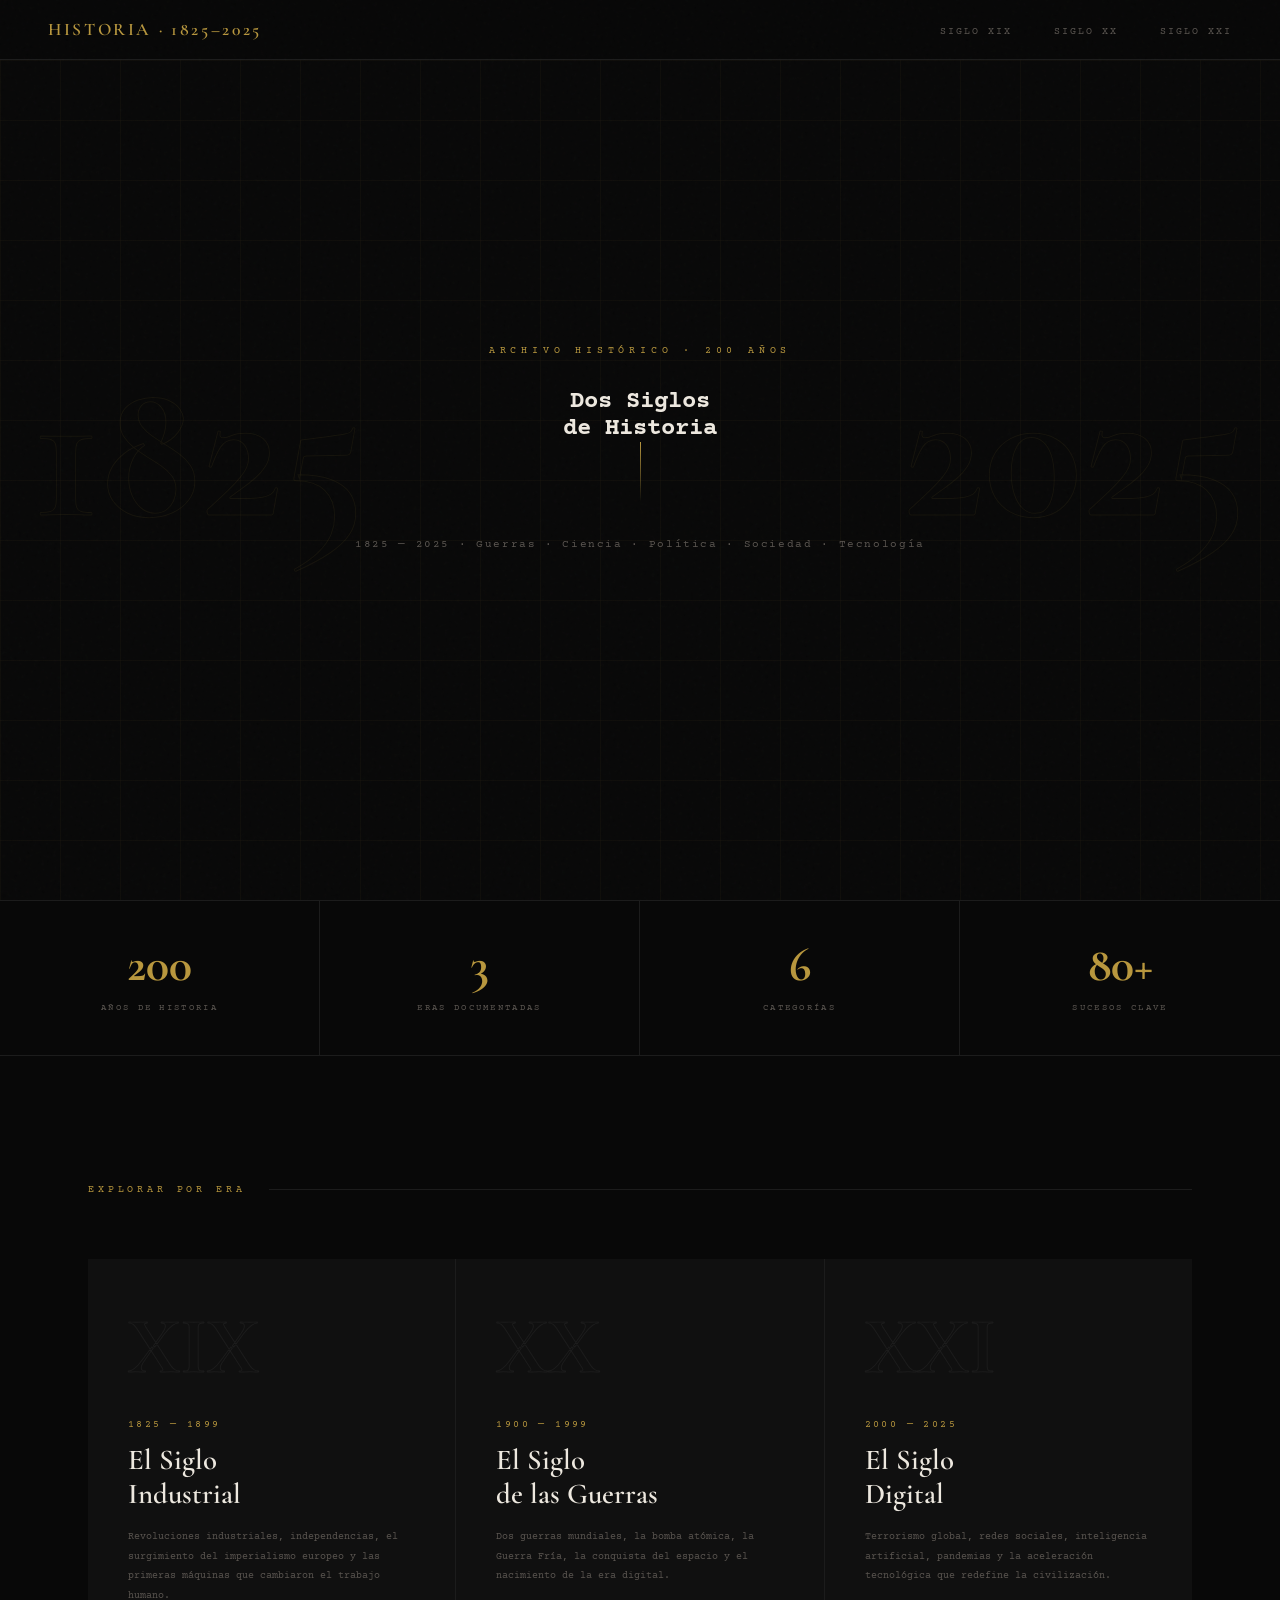
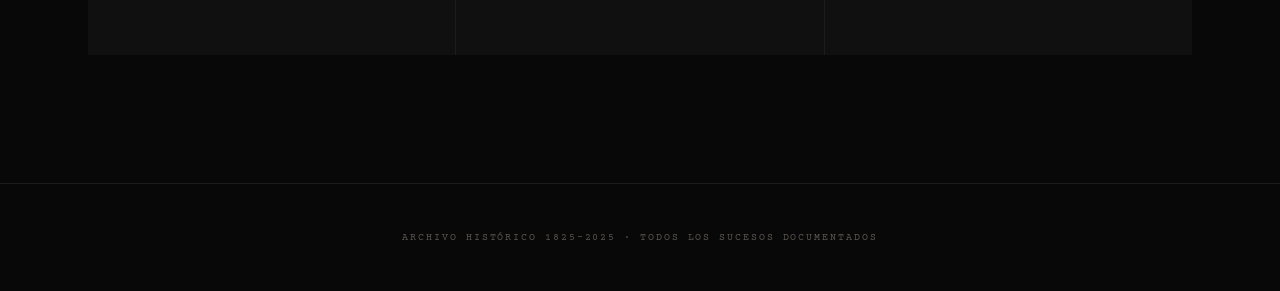
==== dos siglos de historia/index.html @ a341108e "v1" ====
<!DOCTYPE html>
<html lang="es">
<head>
<meta charset="UTF-8">
<meta name="viewport" content="width=device-width, initial-scale=1.0">
<title>Dos Siglos de Historia</title>
<link rel="stylesheet" href="style.css">
</head>
<body>
 
<header class="site-header">
  <a href="index.html" class="site-logo">Historia · 1825–2025</a>
  <nav class="site-nav">
    <a href="siglo19.html">Siglo XIX</a>
    <a href="siglo20.html">Siglo XX</a>
    <a href="siglo21.html">Siglo XXI</a>
  </nav>
</header>
 
<section class="hero">
  <div class="hero-grid"></div>
  <div class="hero-years">
    <span class="hero-year-ghost">1825</span>
    <span class="hero-year-ghost">2025</span>
  </div>
  <div class="hero-content">
    <p class="hero-eyebrow">Archivo histórico · 200 años</p>
    <h1>Dos <strong>Siglos</strong><br>de Historia</h1>
    <div class="hero-line"></div>
    <p class="hero-sub">1825 — 2025 · Guerras · Ciencia · Política · Sociedad · Tecnología</p>
  </div>
</section>
 
<div class="stats-bar">
  <div class="stat-item">
    <span class="stat-number">200</span>
    <span class="stat-label">Años de historia</span>
  </div>
  <div class="stat-item">
    <span class="stat-number">3</span>
    <span class="stat-label">Eras documentadas</span>
  </div>
  <div class="stat-item">
    <span class="stat-number">6</span>
    <span class="stat-label">Categorías</span>
  </div>
  <div class="stat-item">
    <span class="stat-number">80+</span>
    <span class="stat-label">Sucesos clave</span>
  </div>
</div>
 
<section class="cards-section">
  <div class="section-label">Explorar por era</div>
  <div class="era-cards">
 
    <a href="siglo19.html" class="era-card">
      <div class="era-number">XIX</div>
      <div class="era-period">1825 — 1899</div>
      <div class="era-name">El Siglo<br>Industrial</div>
      <p class="era-desc">Revoluciones industriales, independencias, el surgimiento del imperialismo europeo y las primeras máquinas que cambiaron el trabajo humano.</p>
      <span class="era-arrow">→ Explorar</span>
    </a>
 
    <a href="siglo20.html" class="era-card">
      <div class="era-number">XX</div>
      <div class="era-period">1900 — 1999</div>
      <div class="era-name">El Siglo<br>de las Guerras</div>
      <p class="era-desc">Dos guerras mundiales, la bomba atómica, la Guerra Fría, la conquista del espacio y el nacimiento de la era digital.</p>
      <span class="era-arrow">→ Explorar</span>
    </a>
 
    <a href="siglo21.html" class="era-card">
      <div class="era-number">XXI</div>
      <div class="era-period">2000 — 2025</div>
      <div class="era-name">El Siglo<br>Digital</div>
      <p class="era-desc">Terrorismo global, redes sociales, inteligencia artificial, pandemias y la aceleración tecnológica que redefine la civilización.</p>
      <span class="era-arrow">→ Explorar</span>
    </a>
 
  </div>
</section>
 
<footer>
  <p>Archivo histórico 1825–2025 · Todos los sucesos documentados</p>
</footer>
 
</body>
</html>
---- dos siglos de historia/style.css ----
@import url('https://fonts.googleapis.com/css2?family=Cormorant+Garamond:wght@300;400;600;700&family=Courier+Prime:wght@400;700&display=swap');

:root {
  --bg: #080808;
  --surface: #101010;
  --border: #1c1c1c;
  --gold: #b8973e;
  --gold-light: #d4b46a;
  --white: #ede8df;
  --muted: #5a5550;
  --red: #8c1f1f;
}

*, *::before, *::after { margin: 0; padding: 0; box-sizing: border-box; }

html { scroll-behavior: smooth; }

body {
  background: var(--bg);
  color: var(--white);
  font-family: 'Courier Prime', monospace;
  min-height: 100vh;
  overflow-x: hidden;
  cursor: crosshair;
}

body::before {
  content: '';
  position: fixed;
  inset: 0;
  background-image: url("data:image/svg+xml,%3Csvg viewBox='0 0 256 256' xmlns='http://www.w3.org/2000/svg'%3E%3Cfilter id='noise'%3E%3CfeTurbulence type='fractalNoise' baseFrequency='0.9' numOctaves='4' stitchTiles='stitch'/%3E%3C/filter%3E%3Crect width='100%25' height='100%25' filter='url(%23noise)' opacity='0.04'/%3E%3C/svg%3E");
  pointer-events: none;
  z-index: 9999;
  opacity: 0.5;
}

.site-header {
  position: fixed;
  top: 0;
  width: 100%;
  z-index: 100;
  display: flex;
  justify-content: space-between;
  align-items: center;
  padding: 1.2rem 3rem;
  border-bottom: 1px solid var(--border);
  background: rgba(8,8,8,0.92);
  backdrop-filter: blur(8px);
}

.site-logo {
  font-family: 'Cormorant Garamond', serif;
  font-size: 1.1rem;
  font-weight: 600;
  letter-spacing: 0.15em;
  color: var(--gold);
  text-decoration: none;
  text-transform: uppercase;
}

.site-nav a {
  font-size: 0.62rem;
  letter-spacing: 0.2em;
  color: var(--muted);
  text-decoration: none;
  text-transform: uppercase;
  margin-left: 2rem;
  transition: color 0.2s;
}

.site-nav a:hover { color: var(--gold); }

.hero {
  min-height: 100vh;
  display: flex;
  align-items: center;
  justify-content: center;
  position: relative;
  overflow: hidden;
}

.hero-grid {
  position: absolute;
  inset: 0;
  background-image:
    linear-gradient(rgba(184,151,62,0.04) 1px, transparent 1px),
    linear-gradient(90deg, rgba(184,151,62,0.04) 1px, transparent 1px);
  background-size: 60px 60px;
}

.hero-years {
  position: absolute;
  inset: 0;
  display: flex;
  justify-content: space-between;
  align-items: center;
  padding: 0 2rem;
  pointer-events: none;
}

.hero-year-ghost {
  font-family: 'Cormorant Garamond', serif;
  font-size: clamp(6rem, 16vw, 16rem);
  font-weight: 700;
  color: transparent;
  -webkit-text-stroke: 1px rgba(184,151,62,0.08);
  line-height: 1;
  user-select: none;
}

.hero-content {
  position: relative;
  z-index: 2;
  text-align: center;
  max-width: 800px;
  padding: 2rem;
}

.hero-eyebrow {
  font-size: 0.6rem;
  letter-spacing: 0.5em;
  color: var(--gold);
  text-transform: uppercase;
  margin-bottom: 2rem;
  opacity: 0;
  animation: riseIn 1s 0.4s forwards;
}

.hero-title {
  font-family: 'Cormorant Garamond', serif;
  font-size: clamp(3.5rem, 9vw, 8rem);
  font-weight: 300;
  line-height: 0.95;
  letter-spacing: -0.02em;
  margin-bottom: 2rem;
  opacity: 0;
  animation: riseIn 1s 0.7s forwards;
}

.hero-title strong {
  font-weight: 700;
  display: block;
  color: var(--gold-light);
}

.hero-line {
  width: 1px;
  height: 60px;
  background: linear-gradient(to bottom, var(--gold), transparent);
  margin: 0 auto 2rem;
  opacity: 0;
  animation: riseIn 1s 1s forwards;
}

.hero-sub {
  font-size: 0.68rem;
  letter-spacing: 0.15em;
  color: var(--muted);
  line-height: 2;
  opacity: 0;
  animation: riseIn 1s 1.1s forwards;
}

.cards-section {
  padding: 8rem 3rem;
  max-width: 1200px;
  margin: 0 auto;
}

.section-label {
  font-size: 0.6rem;
  letter-spacing: 0.4em;
  color: var(--gold);
  text-transform: uppercase;
  margin-bottom: 4rem;
  display: flex;
  align-items: center;
  gap: 1.5rem;
}

.section-label::after {
  content: '';
  flex: 1;
  height: 1px;
  background: var(--border);
}

.era-cards {
  display: grid;
  grid-template-columns: repeat(3, 1fr);
  gap: 1px;
  background: var(--border);
}

.era-card {
  background: var(--surface);
  padding: 3rem 2.5rem;
  text-decoration: none;
  color: inherit;
  display: block;
  position: relative;
  overflow: hidden;
  transition: background 0.4s;
}

.era-card::before {
  content: '';
  position: absolute;
  bottom: 0; left: 0; right: 0;
  height: 2px;
  background: var(--gold);
  transform: scaleX(0);
  transition: transform 0.4s;
}

.era-card:hover { background: #141414; }
.era-card:hover::before { transform: scaleX(1); }

.era-number {
  font-family: 'Cormorant Garamond', serif;
  font-size: 5rem;
  font-weight: 700;
  color: transparent;
  -webkit-text-stroke: 1px var(--border);
  line-height: 1;
  margin-bottom: 2rem;
  transition: -webkit-text-stroke-color 0.4s;
}

.era-card:hover .era-number { -webkit-text-stroke-color: var(--gold); }

.era-period {
  font-size: 0.6rem;
  letter-spacing: 0.25em;
  color: var(--gold);
  text-transform: uppercase;
  margin-bottom: 0.8rem;
}

.era-name {
  font-family: 'Cormorant Garamond', serif;
  font-size: 1.8rem;
  font-weight: 600;
  color: var(--white);
  line-height: 1.2;
  margin-bottom: 1rem;
}

.era-desc {
  font-size: 0.65rem;
  line-height: 1.9;
  color: var(--muted);
}

.era-arrow {
  position: absolute;
  bottom: 2rem;
  right: 2rem;
  font-size: 0.65rem;
  color: var(--gold);
  opacity: 0;
  transform: translateX(-8px);
  transition: opacity 0.3s, transform 0.3s;
}

.era-card:hover .era-arrow { opacity: 1; transform: none; }

.stats-bar {
  border-top: 1px solid var(--border);
  border-bottom: 1px solid var(--border);
  display: grid;
  grid-template-columns: repeat(4, 1fr);
  margin: 0;
}

.stat-item {
  padding: 2.5rem;
  border-right: 1px solid var(--border);
  text-align: center;
}

.stat-item:last-child { border-right: none; }

.stat-number {
  font-family: 'Cormorant Garamond', serif;
  font-size: 3rem;
  font-weight: 700;
  color: var(--gold);
  display: block;
  line-height: 1;
  margin-bottom: 0.5rem;
}

.stat-label {
  font-size: 0.58rem;
  letter-spacing: 0.25em;
  color: var(--muted);
  text-transform: uppercase;
}

footer {
  padding: 3rem;
  text-align: center;
  border-top: 1px solid var(--border);
}

footer p {
  font-size: 0.6rem;
  letter-spacing: 0.2em;
  color: var(--muted);
  text-transform: uppercase;
}

@keyframes riseIn {
  from { opacity: 0; transform: translateY(24px); }
  to { opacity: 1; transform: translateY(0); }
}

@media (max-width: 768px) {
  .site-header { padding: 1rem 1.5rem; }
  .cards-section { padding: 5rem 1.5rem; }
  .era-cards { grid-template-columns: 1fr; }
  .stats-bar { grid-template-columns: repeat(2, 1fr); }
  .hero-years { display: none; }
}
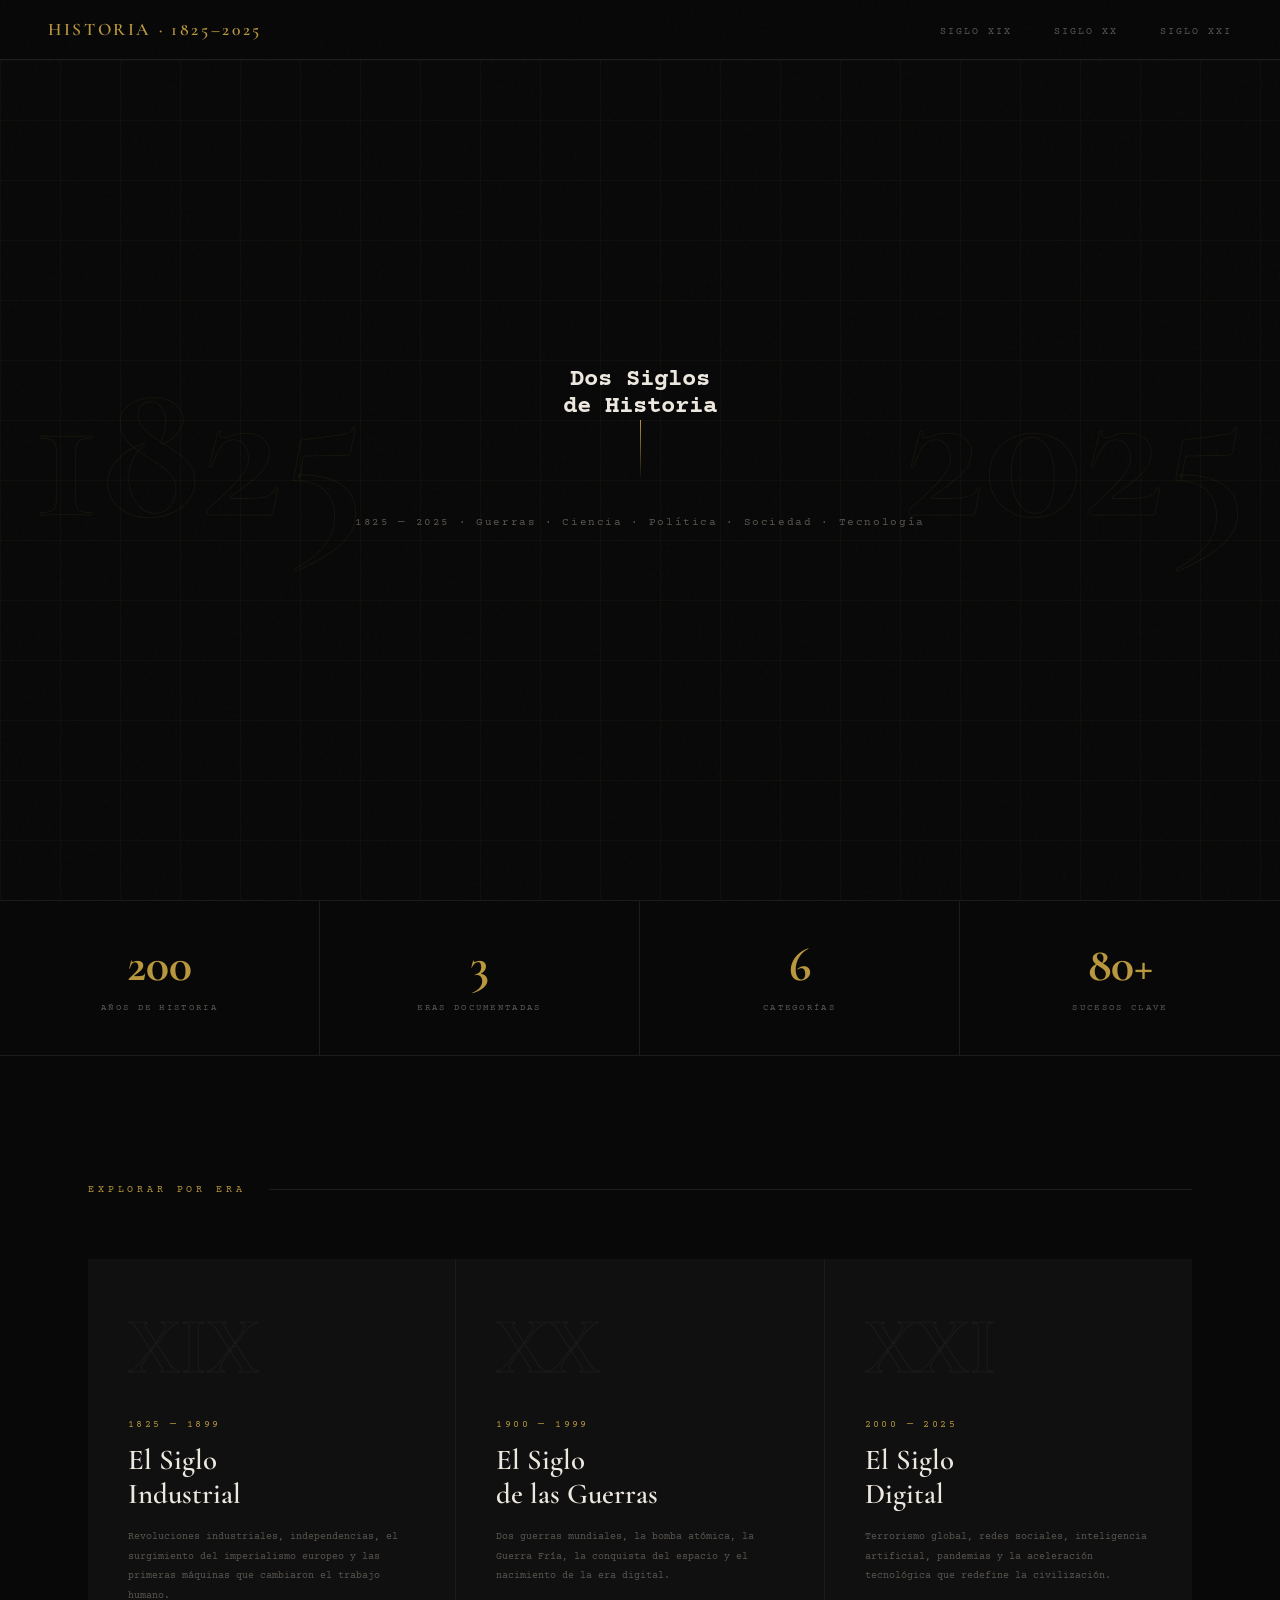
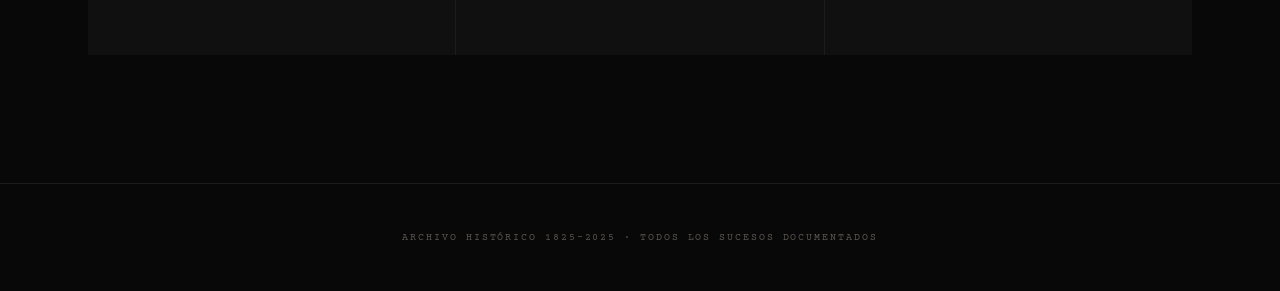
==== commit a2f06056: "v1.2" ====
--- a/dos siglos de historia/index.html
+++ b/dos siglos de historia/index.html
@@ -24,7 +24,6 @@
     <span class="hero-year-ghost">2025</span>
   </div>
   <div class="hero-content">
-    <p class="hero-eyebrow">Archivo histórico · 200 años</p>
     <h1>Dos <strong>Siglos</strong><br>de Historia</h1>
     <div class="hero-line"></div>
     <p class="hero-sub">1825 — 2025 · Guerras · Ciencia · Política · Sociedad · Tecnología</p>
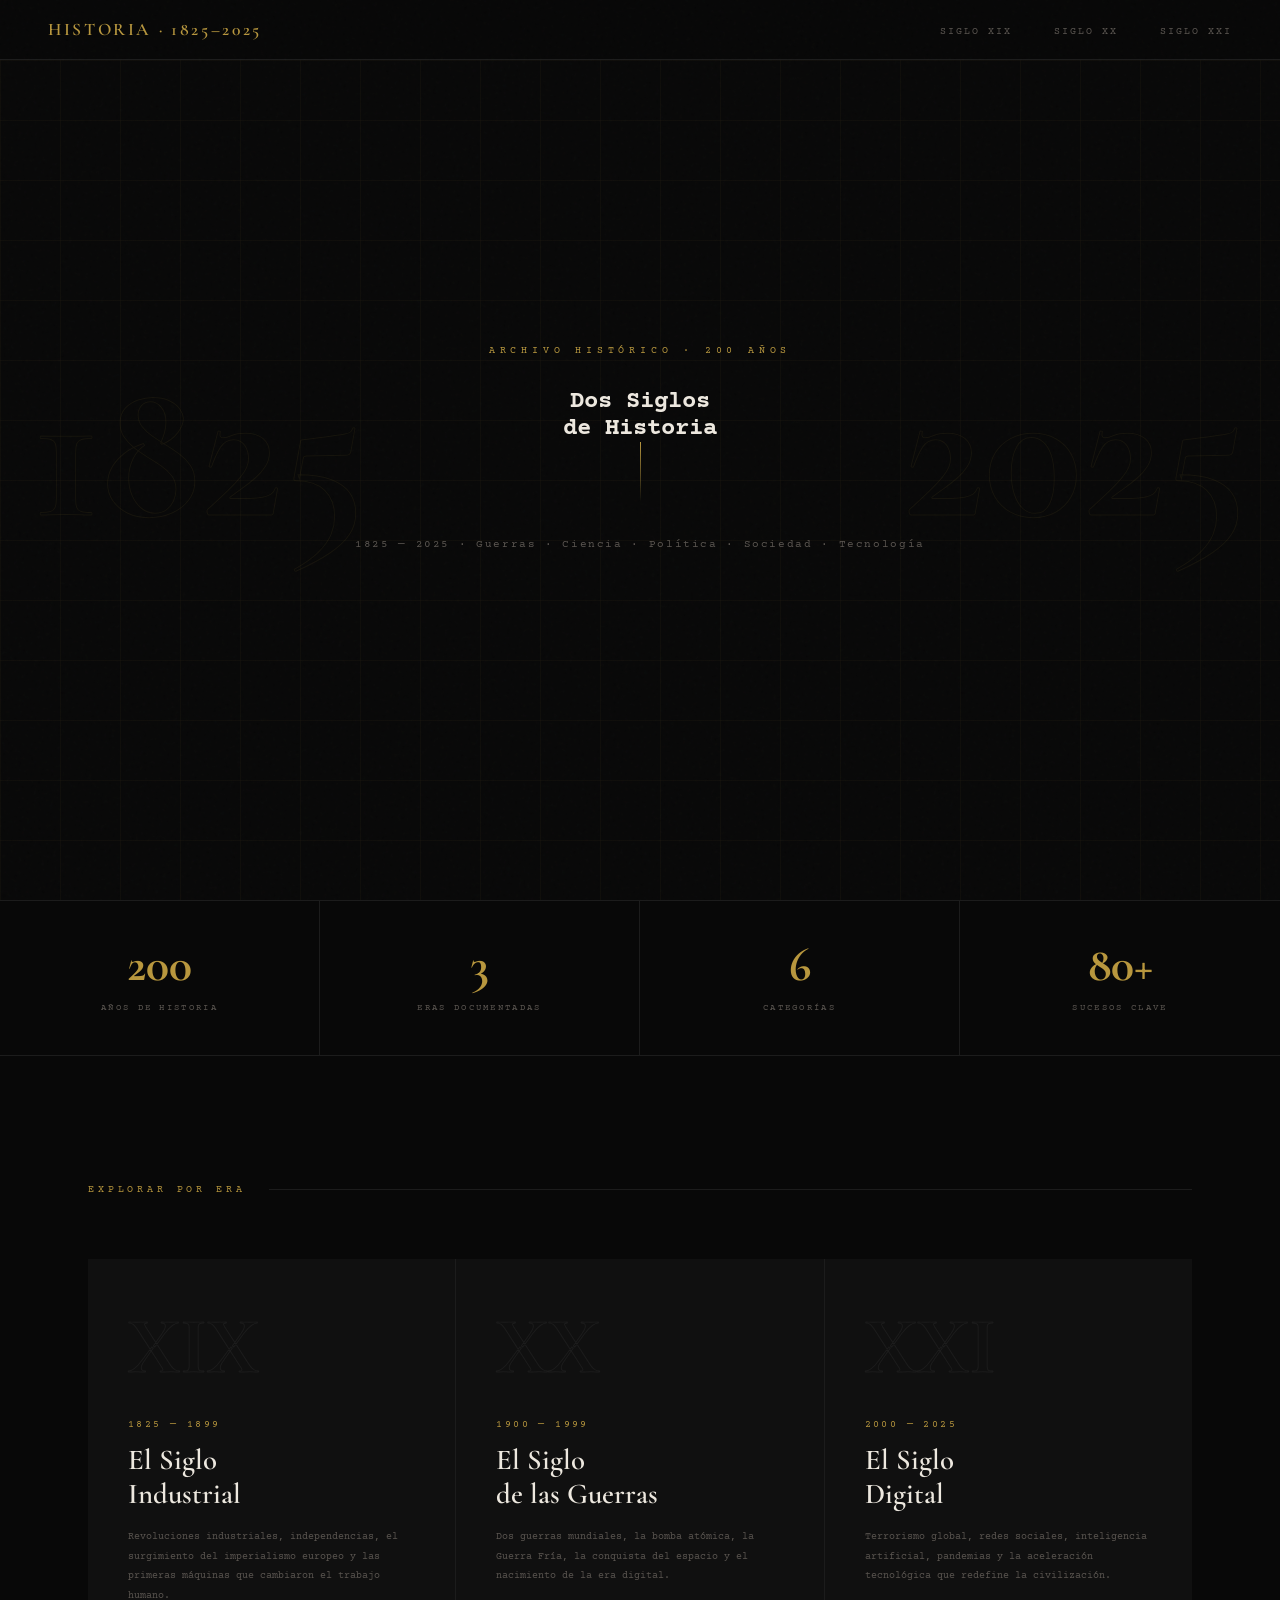
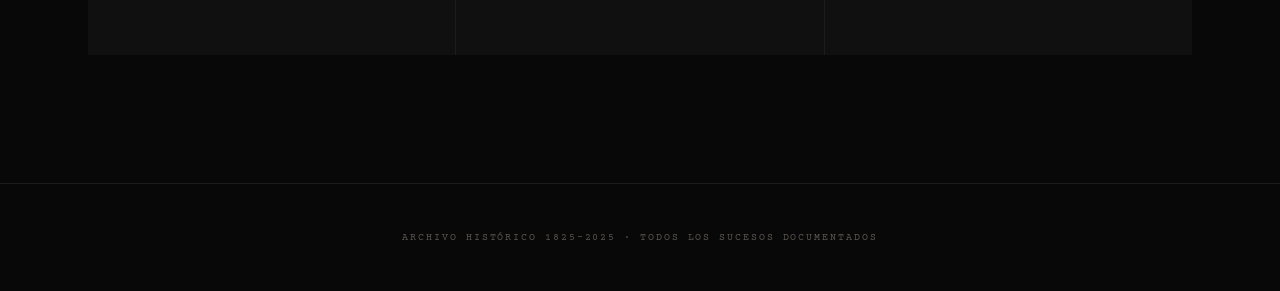
==== commit 9440e949: "v1.5" ====
--- a/dos siglos de historia/index.html
+++ b/dos siglos de historia/index.html
@@ -24,6 +24,7 @@
     <span class="hero-year-ghost">2025</span>
   </div>
   <div class="hero-content">
+    <p class="hero-eyebrow">Archivo histórico · 200 años</p>
     <h1>Dos <strong>Siglos</strong><br>de Historia</h1>
     <div class="hero-line"></div>
     <p class="hero-sub">1825 — 2025 · Guerras · Ciencia · Política · Sociedad · Tecnología</p>
